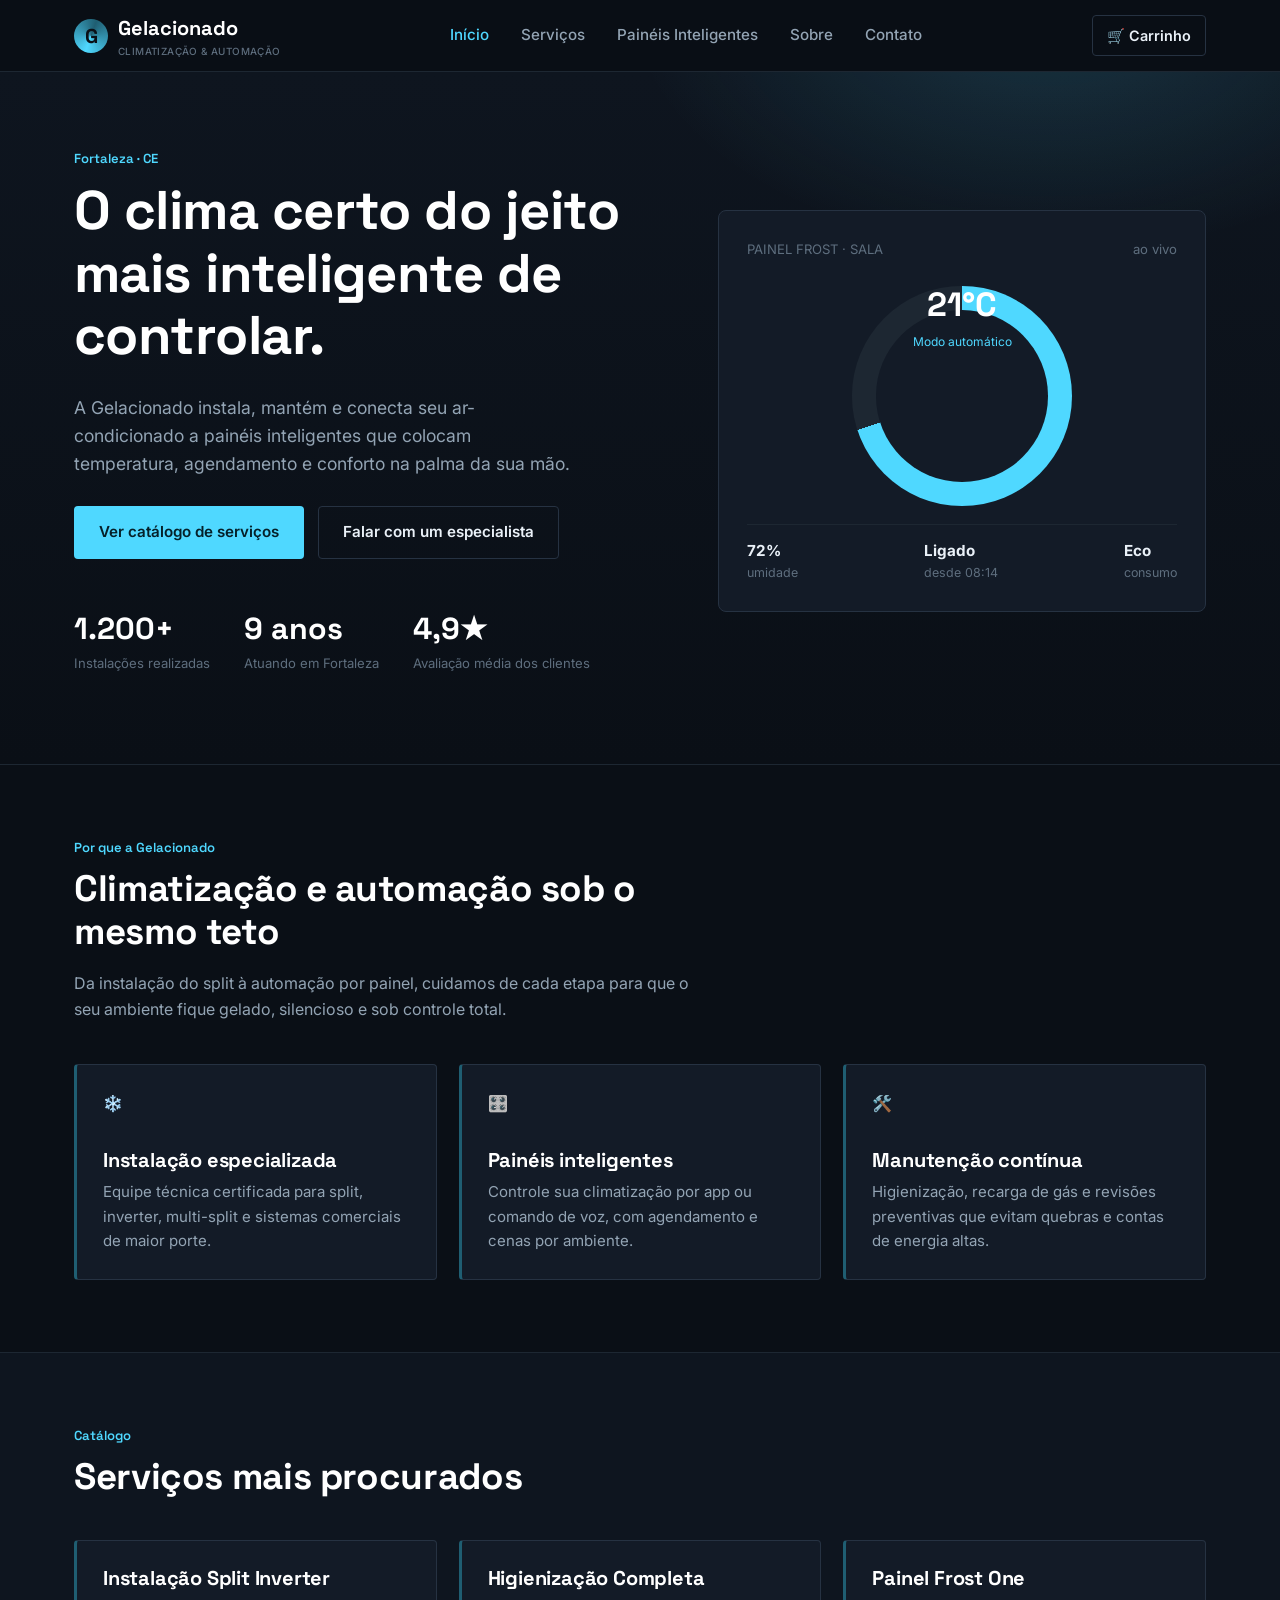
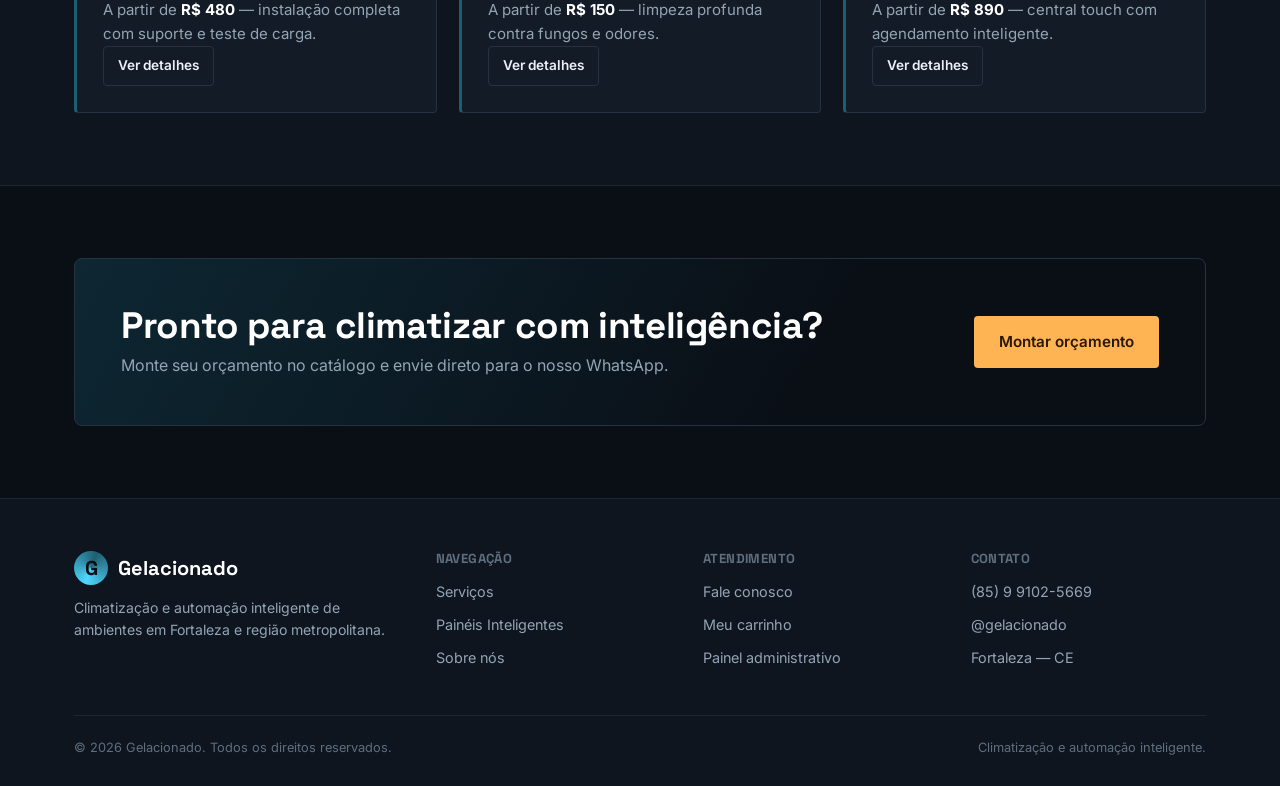
==== Gelacionado/index.html @ a98a0975 "Gelacionado pae" ====
<!DOCTYPE html>
<html lang="pt-BR">
<head>
<meta charset="UTF-8">
<meta name="viewport" content="width=device-width, initial-scale=1.0">
<title>Gelacionado — Climatização e Automação Inteligente | Fortaleza-CE</title>
<meta name="description" content="Instalação de ar-condicionado, manutenção e painéis inteligentes de automação para climatizar e controlar seu ambiente em Fortaleza-CE.">
<link rel="stylesheet" href="style.css">
</head>
<body>

<header class="site-header">
  <div class="container">
    <a href="index.html" class="brand">
      <span class="brand-mark">G</span>
      <span>Gelacionado<small>CLIMATIZAÇÃO &amp; AUTOMAÇÃO</small></span>
    </a>

    <nav class="main-nav" id="main-nav">
      <a href="index.html" class="current">Início</a>
      <a href="servicos.html">Serviços</a>
      <a href="paineis-inteligentes.html">Painéis Inteligentes</a>
      <a href="sobre.html">Sobre</a>
      <a href="contato.html">Contato</a>
    </nav>

    <div class="header-actions">
      <a href="carrinho.html" class="cart-button">
        🛒 Carrinho
        <span class="cart-count" data-cart-count>0</span>
      </a>
      <button class="nav-toggle" aria-label="Abrir menu" aria-controls="main-nav">☰</button>
    </div>
  </div>
</header>

<main>

  <!-- HERO -->
  <section class="hero">
    <div class="container hero-grid">
      <div class="hero-copy">
        <span class="eyebrow">Fortaleza · CE</span>
        <h1>O clima certo do jeito mais inteligente de controlar.</h1>
        <p class="lead">A Gelacionado instala, mantém e conecta seu ar-condicionado a painéis inteligentes que colocam temperatura, agendamento e conforto na palma da sua mão.</p>
        <div class="hero-cta">
          <a href="servicos.html" class="btn btn-primary">Ver catálogo de serviços</a>
          <a href="contato.html" class="btn btn-ghost">Falar com um especialista</a>
        </div>
        <div class="hero-stats">
          <div>
            <div class="stat-num">1.200+</div>
            <div class="stat-label">Instalações realizadas</div>
          </div>
          <div>
            <div class="stat-num">9 anos</div>
            <div class="stat-label">Atuando em Fortaleza</div>
          </div>
          <div>
            <div class="stat-num">4,9★</div>
            <div class="stat-label">Avaliação média dos clientes</div>
          </div>
        </div>
      </div>

      <div class="gauge-panel">
        <div class="gauge-row">
          <span>PAINEL FROST · SALA</span>
          <span>ao vivo</span>
        </div>
        <div style="position:relative; display:flex; justify-content:center;">
          <div class="gauge-ring"></div>
          <div class="gauge-center">
            <div class="temp">21°C</div>
            <div class="cond">Modo automático</div>
          </div>
        </div>
        <div class="gauge-legend">
          <div><strong>72%</strong>umidade</div>
          <div><strong>Ligado</strong>desde 08:14</div>
          <div><strong>Eco</strong>consumo</div>
        </div>
      </div>
    </div>
  </section>

  <!-- DESTAQUES -->
  <section>
    <div class="container">
      <div class="section-head">
        <span class="eyebrow">Por que a Gelacionado</span>
        <h2>Climatização e automação sob o mesmo teto</h2>
        <p>Da instalação do split à automação por painel, cuidamos de cada etapa para que o seu ambiente fique gelado, silencioso e sob controle total.</p>
      </div>

      <div class="grid-3">
        <div class="feature-card">
          <div class="icon">❄️</div>
          <h3>Instalação especializada</h3>
          <p>Equipe técnica certificada para split, inverter, multi-split e sistemas comerciais de maior porte.</p>
        </div>
        <div class="feature-card">
          <div class="icon">🎛️</div>
          <h3>Painéis inteligentes</h3>
          <p>Controle sua climatização por app ou comando de voz, com agendamento e cenas por ambiente.</p>
        </div>
        <div class="feature-card">
          <div class="icon">🛠️</div>
          <h3>Manutenção contínua</h3>
          <p>Higienização, recarga de gás e revisões preventivas que evitam quebras e contas de energia altas.</p>
        </div>
      </div>
    </div>
  </section>

  <!-- RESUMO DE SERVIÇOS -->
  <section class="alt-bg">
    <div class="container">
      <div class="section-head">
        <span class="eyebrow">Catálogo</span>
        <h2>Serviços mais procurados</h2>
      </div>

      <div class="grid-3">
        <div class="feature-card">
          <h3>Instalação Split Inverter</h3>
          <p>A partir de <strong style="color:var(--white)">R$ 480</strong> — instalação completa com suporte e teste de carga.</p>
          <a href="servicos.html" class="btn btn-ghost btn-sm">Ver detalhes</a>
        </div>
        <div class="feature-card">
          <h3>Higienização Completa</h3>
          <p>A partir de <strong style="color:var(--white)">R$ 150</strong> — limpeza profunda contra fungos e odores.</p>
          <a href="servicos.html" class="btn btn-ghost btn-sm">Ver detalhes</a>
        </div>
        <div class="feature-card">
          <h3>Painel Frost One</h3>
          <p>A partir de <strong style="color:var(--white)">R$ 890</strong> — central touch com agendamento inteligente.</p>
          <a href="paineis-inteligentes.html" class="btn btn-ghost btn-sm">Ver detalhes</a>
        </div>
      </div>
    </div>
  </section>

  <!-- CTA -->
  <section>
    <div class="container">
      <div class="cta-strip">
        <div>
          <h2>Pronto para climatizar com inteligência?</h2>
          <p>Monte seu orçamento no catálogo e envie direto para o nosso WhatsApp.</p>
        </div>
        <a href="servicos.html" class="btn btn-amber">Montar orçamento</a>
      </div>
    </div>
  </section>

</main>

<footer class="site-footer">
  <div class="container">
    <div class="footer-grid">
      <div>
        <div class="brand" style="margin-bottom:12px;">
          <span class="brand-mark">G</span>
          <span>Gelacionado</span>
        </div>
        <p style="font-size:.88rem;">Climatização e automação inteligente de ambientes em Fortaleza e região metropolitana.</p>
      </div>
      <div>
        <h4>NAVEGAÇÃO</h4>
        <ul>
          <li><a href="servicos.html">Serviços</a></li>
          <li><a href="paineis-inteligentes.html">Painéis Inteligentes</a></li>
          <li><a href="sobre.html">Sobre nós</a></li>
        </ul>
      </div>
      <div>
        <h4>ATENDIMENTO</h4>
        <ul>
          <li><a href="contato.html">Fale conosco</a></li>
          <li><a href="carrinho.html">Meu carrinho</a></li>
          <li><a href="admin.html">Painel administrativo</a></li>
        </ul>
      </div>
      <div>
        <h4>CONTATO</h4>
        <ul>
          <li><a href="https://wa.me/5585991025669" target="_blank" rel="noopener noreferrer">(85) 9 9102-5669</a></li>
          <li><a href="https://www.instagram.com/gelacionado/" target="_blank" rel="noopener noreferrer">@gelacionado</a></li>
          <li>Fortaleza — CE</li>
        </ul>
      </div>
    </div>
    <div class="footer-bottom">
      <span>© 2026 Gelacionado. Todos os direitos reservados.</span>
      <span>Climatização e automação inteligente.</span>
    </div>
  </div>
</footer>

<script src="script.js"></script>
</body>
</html>
---- Gelacionado/style.css ----
/* =========================================================
   GELACIONADO — Design System
   Climatização + Automação inteligente de ambientes
   ========================================================= */

@import url('https://fonts.googleapis.com/css2?family=Space+Grotesk:wght@500;600;700&family=Inter:wght@400;500;600;700&display=swap');

:root{
  /* --- cor --- */
  --bg:            #0A0F16;
  --bg-soft:       #0E151F;
  --surface:       #131B27;
  --surface-alt:   #1A2432;
  --border:        #263242;
  --border-soft:   #1D2732;
  --text:          #EAF1F8;
  --text-muted:    #93A4B4;
  --text-faint:    #5E6E7E;
  --ice:           #4FD8FF;
  --ice-strong:    #7CE8FF;
  --ice-dim:       #1F5E72;
  --amber:         #FFB454;
  --amber-strong:  #FFC97A;
  --danger:        #FF6B6B;
  --ok:            #57D999;
  --white:         #FFFFFF;

  /* --- tipografia --- */
  --font-head: 'Space Grotesk', 'Segoe UI', sans-serif;
  --font-body: 'Inter', 'Segoe UI', sans-serif;

  /* --- layout --- */
  --maxw: 1180px;
  --radius-s: 4px;
  --radius-m: 8px;
  --header-h: 72px;
}

*, *::before, *::after{ box-sizing: border-box; }
html{ scroll-behavior: smooth; }

body{
  margin:0;
  background: var(--bg);
  color: var(--text);
  font-family: var(--font-body);
  font-size: 16px;
  line-height: 1.6;
  -webkit-font-smoothing: antialiased;
}

img{ max-width:100%; display:block; }
a{ color: inherit; text-decoration:none; }
ul{ margin:0; padding:0; list-style:none; }
button{ font-family: inherit; cursor:pointer; }
input, select, textarea{ font-family: inherit; font-size: 1rem; }

h1,h2,h3,h4{
  font-family: var(--font-head);
  font-weight: 700;
  line-height: 1.15;
  margin: 0 0 .5em;
  letter-spacing: -0.01em;
  color: var(--white);
}
h1{ font-size: clamp(2.1rem, 5vw, 3.4rem); }
h2{ font-size: clamp(1.6rem, 3.2vw, 2.3rem); }
h3{ font-size: 1.25rem; }
p{ margin:0 0 1em; color: var(--text-muted); }

.container{
  max-width: var(--maxw);
  margin: 0 auto;
  padding: 0 24px;
}

:focus-visible{
  outline: 2px solid var(--ice);
  outline-offset: 3px;
}

/* Faixa de gelo decorativa — usada com moderação, é o elemento de assinatura */
.frost-rule{
  height: 3px;
  width: 64px;
  background: linear-gradient(90deg, var(--ice), transparent);
  border-radius: 2px;
  margin-bottom: 18px;
}

.eyebrow{
  color: var(--ice);
  font-family: var(--font-head);
  font-size: .82rem;
  font-weight: 600;
  margin-bottom: 10px;
  display: block;
}

/* =========================================================
   HEADER / NAVEGAÇÃO
   ========================================================= */
.site-header{
  position: sticky;
  top: 0;
  z-index: 100;
  height: var(--header-h);
  display:flex;
  align-items:center;
  background: rgba(10,15,22,.86);
  backdrop-filter: blur(10px);
  border-bottom: 1px solid var(--border-soft);
}

.site-header .container{
  display:flex;
  align-items:center;
  justify-content:space-between;
  width:100%;
}

.brand{
  display:flex;
  align-items:center;
  gap:10px;
  font-family: var(--font-head);
  font-weight:700;
  font-size:1.25rem;
  color: var(--white);
}
.brand .brand-mark{
  width: 34px; height: 34px;
  border-radius: 50%;
  background: conic-gradient(from 200deg, var(--ice), var(--ice-dim), var(--ice));
  display:flex; align-items:center; justify-content:center;
  color: var(--bg);
  font-weight:700;
  flex-shrink:0;
}
.brand small{
  display:block;
  color: var(--text-faint);
  font-family: var(--font-body);
  font-weight:500;
  font-size: .62rem;
  letter-spacing: .04em;
}

.main-nav{
  display:flex;
  align-items:center;
  gap: 4px;
}
.main-nav a{
  padding: 8px 14px;
  border-radius: var(--radius-s);
  font-size: .95rem;
  color: var(--text-muted);
  font-weight:500;
  transition: color .15s ease, background .15s ease;
}
.main-nav a:hover{
  color: var(--white);
  background: var(--surface-alt);
}
.main-nav a.current{
  color: var(--ice);
}

.header-actions{
  display:flex;
  align-items:center;
  gap: 12px;
}

.cart-button{
  position:relative;
  display:flex;
  align-items:center;
  gap:8px;
  padding: 8px 14px;
  border: 1px solid var(--border);
  border-radius: var(--radius-s);
  color: var(--text);
  font-size:.9rem;
  font-weight:600;
  transition: border-color .15s ease;
}
.cart-button:hover{ border-color: var(--ice); }
.cart-count{
  position:absolute;
  top:-8px; right:-8px;
  background: var(--amber);
  color:#241703;
  font-size:.68rem;
  font-weight:700;
  min-width:18px; height:18px;
  border-radius:9px;
  display:flex; align-items:center; justify-content:center;
  padding: 0 4px;
}

.nav-toggle{
  display:none;
  background:none;
  border:1px solid var(--border);
  border-radius: var(--radius-s);
  color: var(--text);
  width:40px; height:40px;
  align-items:center;
  justify-content:center;
}

/* =========================================================
   BOTÕES
   ========================================================= */
.btn{
  display:inline-flex;
  align-items:center;
  justify-content:center;
  gap:8px;
  padding: 13px 24px;
  border-radius: var(--radius-s);
  font-weight: 600;
  font-size: .95rem;
  border: 1px solid transparent;
  transition: transform .12s ease, background .15s ease, border-color .15s ease, color .15s ease;
  white-space: nowrap;
}
.btn:active{ transform: translateY(1px); }

.btn-primary{
  background: var(--ice);
  color: #052029;
}
.btn-primary:hover{ background: var(--ice-strong); }

.btn-amber{
  background: var(--amber);
  color: #2A1804;
}
.btn-amber:hover{ background: var(--amber-strong); }

.btn-ghost{
  background: transparent;
  border-color: var(--border);
  color: var(--text);
}
.btn-ghost:hover{ border-color: var(--ice); color: var(--ice); }

.btn-block{ width:100%; }
.btn-sm{ padding: 8px 14px; font-size: .85rem; }
.btn-danger{ background: transparent; border-color: var(--danger); color: var(--danger); }
.btn-danger:hover{ background: rgba(255,107,107,.1); }
.btn[disabled]{ opacity:.45; cursor:not-allowed; }

/* =========================================================
   HERO
   ========================================================= */
.hero{
  position: relative;
  overflow: hidden;
  padding: 76px 0 90px;
  background:
    radial-gradient(ellipse 700px 420px at 82% -10%, rgba(79,216,255,.16), transparent 60%),
    linear-gradient(180deg, var(--bg-soft), var(--bg));
  border-bottom: 1px solid var(--border-soft);
}
.hero-grid{
  display:grid;
  grid-template-columns: 1.1fr .9fr;
  gap: 48px;
  align-items:center;
}
.hero-copy p.lead{
  font-size: 1.1rem;
  max-width: 46ch;
}
.hero-cta{
  display:flex;
  gap:14px;
  flex-wrap:wrap;
  margin-top: 28px;
}
.hero-stats{
  display:flex;
  gap: 34px;
  margin-top: 46px;
  flex-wrap: wrap;
}
.hero-stats .stat-num{
  font-family: var(--font-head);
  font-size: 1.9rem;
  font-weight:700;
  color: var(--white);
}
.hero-stats .stat-label{
  color: var(--text-faint);
  font-size: .82rem;
}

/* painel gráfico "termostato" do hero */
.gauge-panel{
  position:relative;
  background: var(--surface);
  border: 1px solid var(--border);
  border-radius: var(--radius-m);
  padding: 28px;
}
.gauge-panel .gauge-row{
  display:flex; justify-content:space-between; align-items:center;
  margin-bottom: 18px;
  font-size:.82rem;
  color: var(--text-faint);
}
.gauge-ring{
  width: 100%;
  aspect-ratio: 1;
  border-radius: 50%;
  background:
    conic-gradient(var(--ice) 0deg 252deg, var(--border-soft) 252deg 360deg);
  display:flex; align-items:center; justify-content:center;
  margin: 8px auto 18px;
  max-width: 220px;
}
.gauge-ring::before{
  content:"";
  width: 78%; height:78%;
  border-radius:50%;
  background: var(--surface);
}
.gauge-center{
  position:absolute;
  text-align:center;
}
.gauge-center .temp{
  font-family: var(--font-head);
  font-size: 2.1rem;
  font-weight:700;
  color: var(--white);
}
.gauge-center .cond{
  font-size:.75rem;
  color: var(--ice);
}
.gauge-legend{
  display:flex;
  justify-content:space-between;
  font-size:.78rem;
  color: var(--text-faint);
  border-top:1px solid var(--border-soft);
  padding-top: 14px;
}
.gauge-legend strong{ color: var(--text); display:block; font-size:.95rem; }

/* =========================================================
   SEÇÕES GERAIS
   ========================================================= */
section{ padding: 72px 0; }
.section-head{
  max-width: 640px;
  margin-bottom: 42px;
}
.section-head.center{ margin-left:auto; margin-right:auto; text-align:center; }

.alt-bg{ background: var(--bg-soft); border-top:1px solid var(--border-soft); border-bottom:1px solid var(--border-soft); }

.grid-3{
  display:grid;
  grid-template-columns: repeat(3, 1fr);
  gap: 22px;
}
.grid-2{
  display:grid;
  grid-template-columns: repeat(2, 1fr);
  gap: 22px;
}

/* cards de destaque (index) */
.feature-card{
  background: var(--surface);
  border: 1px solid var(--border);
  border-left: 3px solid var(--ice-dim);
  border-radius: var(--radius-s);
  padding: 26px;
  transition: border-color .15s ease;
}
.feature-card:hover{ border-left-color: var(--ice); }
.feature-card .icon{
  width: 42px; height:42px;
  margin-bottom: 16px;
  color: var(--ice);
}
.feature-card h3{ margin-bottom:.4em; }
.feature-card p{ margin:0; font-size:.94rem; }

/* =========================================================
   CATÁLOGO / PRODUTOS
   ========================================================= */
.catalog-toolbar{
  display:flex;
  justify-content:space-between;
  align-items:center;
  flex-wrap:wrap;
  gap: 16px;
  margin-bottom: 34px;
  padding-bottom: 20px;
  border-bottom: 1px solid var(--border-soft);
}
.filter-pills{
  display:flex;
  gap:8px;
  flex-wrap:wrap;
}
.filter-pill{
  padding: 7px 15px;
  border: 1px solid var(--border);
  border-radius: 999px;
  font-size: .84rem;
  color: var(--text-muted);
  background: transparent;
}
.filter-pill.active{
  border-color: var(--ice);
  color: var(--ice);
  background: rgba(79,216,255,.08);
}

.product-grid{
  display:grid;
  grid-template-columns: repeat(3, 1fr);
  gap: 22px;
}
.product-card{
  background: var(--surface);
  border: 1px solid var(--border);
  border-radius: var(--radius-m);
  overflow:hidden;
  display:flex;
  flex-direction:column;
}
.product-media{
  aspect-ratio: 16/10;
  background: var(--surface-alt);
  display:flex;
  align-items:center;
  justify-content:center;
  color: var(--ice-dim);
  font-size: 2.4rem;
  border-bottom: 1px solid var(--border);
}
.product-body{
  padding: 20px;
  display:flex;
  flex-direction:column;
  flex:1;
}
.product-tag{
  font-size:.7rem;
  color: var(--ice);
  font-weight:600;
  margin-bottom: 8px;
}
.product-body h3{ margin-bottom:6px; }
.product-body p.desc{
  font-size:.9rem;
  flex:1;
  margin-bottom: 16px;
}
.product-specs{
  list-style:none;
  padding:0; margin: 0 0 16px;
  display:flex; flex-direction:column; gap:6px;
}
.product-specs li{
  font-size:.82rem;
  color: var(--text-muted);
  display:flex;
  justify-content:space-between;
  border-bottom: 1px dashed var(--border-soft);
  padding-bottom:6px;
}
.product-specs li span:last-child{ color: var(--text); font-weight:500; }
.product-footer{
  display:flex;
  align-items:center;
  justify-content:space-between;
  gap:12px;
  margin-top:auto;
  padding-top: 14px;
  border-top: 1px solid var(--border-soft);
}
.product-price{
  font-family: var(--font-head);
  font-weight:700;
  color: var(--white);
  font-size: 1.15rem;
}
.product-price small{
  display:block;
  font-family: var(--font-body);
  font-weight:400;
  font-size:.68rem;
  color: var(--text-faint);
}

.empty-state{
  text-align:center;
  padding: 60px 20px;
  color: var(--text-faint);
  border: 1px dashed var(--border);
  border-radius: var(--radius-m);
}

/* =========================================================
   CTA FAIXA
   ========================================================= */
.cta-strip{
  background: linear-gradient(120deg, #0D2733, #0A0F16 65%);
  border: 1px solid var(--border);
  border-radius: var(--radius-m);
  padding: 46px;
  display:flex;
  align-items:center;
  justify-content:space-between;
  gap: 24px;
  flex-wrap:wrap;
}
.cta-strip h2{ margin-bottom:6px; }
.cta-strip p{ margin:0; }

/* =========================================================
   FOOTER
   ========================================================= */
.site-footer{
  border-top: 1px solid var(--border-soft);
  padding: 52px 0 28px;
  background: var(--bg-soft);
}
.footer-grid{
  display:grid;
  grid-template-columns: 1.4fr 1fr 1fr 1fr;
  gap: 32px;
  margin-bottom: 36px;
}
.footer-grid h4{
  font-size:.82rem;
  color: var(--text-faint);
  letter-spacing:.03em;
  margin-bottom: 14px;
}
.footer-grid a, .footer-grid li{
  font-size:.9rem;
  color: var(--text-muted);
  margin-bottom: 10px;
}
.footer-grid a:hover{ color: var(--ice); }
.footer-bottom{
  border-top:1px solid var(--border-soft);
  padding-top: 22px;
  display:flex;
  justify-content:space-between;
  flex-wrap:wrap;
  gap: 10px;
  font-size:.8rem;
  color: var(--text-faint);
}

/* =========================================================
   PÁGINA INTERNA — cabeçalho de página
   ========================================================= */
.page-hero{
  padding: 56px 0 48px;
  border-bottom: 1px solid var(--border-soft);
  background: linear-gradient(180deg, var(--bg-soft), var(--bg));
}
.page-hero .lead{ max-width: 62ch; }
.breadcrumb{
  font-size:.82rem;
  color: var(--text-faint);
  margin-bottom: 14px;
}
.breadcrumb a{ color: var(--text-muted); }
.breadcrumb a:hover{ color: var(--ice); }

/* =========================================================
   SOBRE — timeline / diferenciais
   ========================================================= */
.about-grid{
  display:grid;
  grid-template-columns: 1fr 1fr;
  gap: 56px;
  align-items:start;
}
.diff-list{ display:flex; flex-direction:column; gap:22px; }
.diff-item{ display:flex; gap:16px; }
.diff-num{
  font-family: var(--font-head);
  font-weight:700;
  color: var(--ice);
  font-size: 1.1rem;
  flex-shrink:0;
  width: 34px;
}
.diff-item h3{ margin-bottom:4px; font-size:1.05rem; }
.diff-item p{ margin:0; font-size:.92rem; }

.map-card{
  border:1px solid var(--border);
  border-radius: var(--radius-m);
  overflow:hidden;
}
.map-card iframe{ width:100%; height:280px; border:0; display:block; }
.map-caption{ padding:16px 18px; background: var(--surface); font-size:.85rem; color: var(--text-muted); }

/* =========================================================
   CONTATO
   ========================================================= */
.contact-grid{
  display:grid;
  grid-template-columns: .9fr 1.1fr;
  gap: 48px;
}
.contact-card{
  background: var(--surface);
  border:1px solid var(--border);
  border-radius: var(--radius-m);
  padding: 24px;
  margin-bottom: 16px;
  display:flex;
  gap:16px;
  align-items:flex-start;
}
.contact-card .ic{
  width:40px; height:40px;
  border-radius:50%;
  background: var(--surface-alt);
  color: var(--ice);
  display:flex; align-items:center; justify-content:center;
  flex-shrink:0;
}
.contact-card h3{ font-size:1rem; margin-bottom:4px; }
.contact-card p{ margin:0; font-size:.9rem; }
.contact-card a.value{ color: var(--ice); font-weight:600; }

/* =========================================================
   FORMULÁRIOS
   ========================================================= */
.form-panel{
  background: var(--surface);
  border: 1px solid var(--border);
  border-radius: var(--radius-m);
  padding: 30px;
}
.form-row{ margin-bottom: 18px; }
.form-row label{
  display:block;
  font-size:.85rem;
  font-weight:600;
  color: var(--text);
  margin-bottom: 7px;
}
.form-row .hint{ font-size:.76rem; color: var(--text-faint); margin-top:5px; }
.form-row input,
.form-row select,
.form-row textarea{
  width:100%;
  padding: 12px 14px;
  border-radius: var(--radius-s);
  border: 1px solid var(--border);
  background: var(--bg-soft);
  color: var(--text);
}
.form-row input:focus,
.form-row select:focus,
.form-row textarea:focus{
  border-color: var(--ice);
  outline: none;
}
.form-row textarea{ resize: vertical; min-height: 96px; }
.form-2col{ display:grid; grid-template-columns: 1fr 1fr; gap: 16px; }
.field-error{ color: var(--danger); font-size:.78rem; margin-top:5px; display:none; }
.form-row.has-error input,
.form-row.has-error select,
.form-row.has-error textarea{ border-color: var(--danger); }
.form-row.has-error .field-error{ display:block; }

.form-status{
  margin-top: 16px;
  padding: 12px 14px;
  border-radius: var(--radius-s);
  font-size:.86rem;
  display:none;
}
.form-status.show{ display:block; }
.form-status.ok{ background: rgba(87,217,153,.1); color: var(--ok); border:1px solid rgba(87,217,153,.3); }
.form-status.err{ background: rgba(255,107,107,.1); color: var(--danger); border:1px solid rgba(255,107,107,.3); }

/* =========================================================
   CARRINHO
   ========================================================= */
.cart-layout{
  display:grid;
  grid-template-columns: 1.3fr .9fr;
  gap: 40px;
  align-items:start;
}
.cart-list{ display:flex; flex-direction:column; gap:14px; }
.cart-item{
  display:grid;
  grid-template-columns: auto 1fr auto auto;
  align-items:center;
  gap: 16px;
  background: var(--surface);
  border:1px solid var(--border);
  border-radius: var(--radius-m);
  padding: 16px;
}
.cart-item-thumb{
  width:52px; height:52px;
  border-radius: var(--radius-s);
  background: var(--surface-alt);
  display:flex; align-items:center; justify-content:center;
  color: var(--ice-dim);
  font-size:1.4rem;
  flex-shrink:0;
}
.cart-item-name{ font-weight:600; color:var(--white); font-size:.95rem; }
.cart-item-cat{ font-size:.76rem; color: var(--text-faint); }
.cart-item-qty{
  display:flex; align-items:center; gap:8px;
  border:1px solid var(--border);
  border-radius: var(--radius-s);
  padding: 4px 8px;
}
.cart-item-qty button{
  background:none; border:none; color: var(--text); width:20px; font-size:1rem;
}
.cart-item-price{ font-weight:700; color:var(--white); white-space:nowrap; }
.cart-item-remove{ background:none; border:none; color: var(--text-faint); font-size:1.2rem; padding: 4px; }
.cart-item-remove:hover{ color: var(--danger); }

.summary-card{
  background: var(--surface);
  border: 1px solid var(--border);
  border-radius: var(--radius-m);
  padding: 24px;
  position: sticky;
  top: calc(var(--header-h) + 20px);
}
.summary-line{
  display:flex; justify-content:space-between;
  font-size:.92rem;
  color: var(--text-muted);
  margin-bottom: 10px;
}
.summary-total{
  display:flex; justify-content:space-between;
  align-items:baseline;
  font-family: var(--font-head);
  font-size: 1.4rem;
  font-weight:700;
  color:var(--white);
  border-top:1px solid var(--border-soft);
  margin-top: 12px;
  padding-top: 16px;
}

/* =========================================================
   ADMIN
   ========================================================= */
.admin-shell{ display:grid; grid-template-columns: 260px 1fr; min-height: calc(100vh - var(--header-h)); }
.admin-side{
  border-right: 1px solid var(--border-soft);
  background: var(--bg-soft);
  padding: 28px 20px;
}
.admin-side h4{ font-size:.75rem; color: var(--text-faint); letter-spacing:.04em; margin-bottom:14px; }
.admin-nav-item{
  display:flex; justify-content:space-between;
  width:100%;
  padding: 10px 12px;
  border-radius: var(--radius-s);
  font-size:.88rem;
  color: var(--text-muted);
  margin-bottom:4px;
  background:none;
  border:none;
  text-align:left;
  font-family:inherit;
  cursor:pointer;
}
.admin-nav-item:hover{ background: var(--surface-alt); color: var(--text); }
.admin-nav-item.active{ background: var(--surface-alt); color: var(--ice); }
.admin-main{ padding: 34px; }
.admin-toolbar{ display:flex; justify-content:space-between; align-items:center; margin-bottom:24px; gap:16px; flex-wrap:wrap; }
.stat-card-row{ display:grid; grid-template-columns: repeat(auto-fit, minmax(170px,1fr)); gap:16px; margin-bottom: 28px; }
.stat-card{ background: var(--surface); border:1px solid var(--border); border-radius: var(--radius-m); padding: 18px 20px; }
.stat-card .num{ font-family: var(--font-head); font-size:1.5rem; font-weight:700; color:var(--white); }
.stat-card .lbl{ font-size:.78rem; color: var(--text-faint); }

.admin-filter-row{ display:flex; justify-content:space-between; align-items:center; gap:16px; flex-wrap:wrap; margin-bottom:18px; }
.admin-search{
  flex:1; min-width:220px;
  background: var(--surface);
  border:1px solid var(--border);
  border-radius: var(--radius-s);
  padding: 10px 14px;
  color: var(--text);
  font-size:.88rem;
}
.admin-search::placeholder{ color: var(--text-faint); }
#admin-category-filter .filter-pill{ cursor:pointer; }

.overview-grid{ display:grid; grid-template-columns: repeat(auto-fit, minmax(220px,1fr)); gap:16px; }
.overview-card{ background: var(--surface); border:1px solid var(--border); border-radius: var(--radius-m); padding: 18px 20px; }
.overview-card h3{ font-size:.78rem; letter-spacing:.03em; color: var(--text-faint); margin-bottom:10px; text-transform:uppercase; }
.overview-card div[data-overview-cheapest], .overview-card div[data-overview-priciest], .overview-card div[data-overview-latest]{ font-size:.95rem; color: var(--text); }

.admin-table{ width:100%; border-collapse: collapse; background: var(--surface); border:1px solid var(--border); border-radius: var(--radius-m); overflow:hidden; }
.admin-table th, .admin-table td{ text-align:left; padding: 13px 16px; font-size:.87rem; border-bottom: 1px solid var(--border-soft); }
.admin-table th{ color: var(--text-faint); font-weight:600; background: var(--surface-alt); font-size:.76rem; letter-spacing:.03em; }
.admin-table tr:last-child td{ border-bottom:none; }
.badge{ display:inline-block; padding:3px 9px; border-radius: 999px; font-size:.72rem; font-weight:600; }
.badge-servico{ background: rgba(79,216,255,.12); color: var(--ice); }
.badge-painel{ background: rgba(255,180,84,.12); color: var(--amber); }
.row-actions{ display:flex; gap:8px; }
.row-actions button{ background:none; border:1px solid var(--border); color: var(--text-muted); border-radius: var(--radius-s); padding: 5px 10px; font-size:.78rem; }
.row-actions button:hover{ border-color: var(--ice); color: var(--ice); }
.row-actions button.del:hover{ border-color: var(--danger); color: var(--danger); }

.modal-overlay{
  position: fixed; inset:0;
  background: rgba(5,8,12,.72);
  display:none;
  align-items:center; justify-content:center;
  z-index: 200;
  padding: 20px;
}
.modal-overlay.show{ display:flex; }
.modal-box{
  background: var(--surface);
  border: 1px solid var(--border);
  border-radius: var(--radius-m);
  width: 100%;
  max-width: 520px;
  max-height: 88vh;
  overflow-y:auto;
  padding: 28px;
}
.modal-box .modal-close{
  float:right;
  background:none; border:none;
  color: var(--text-faint);
  font-size: 1.3rem;
}
.login-gate{
  min-height: calc(100vh - var(--header-h));
  display:flex; align-items:center; justify-content:center;
  padding: 40px 20px;
}
.login-box{
  width:100%; max-width: 380px;
  background: var(--surface);
  border:1px solid var(--border);
  border-radius: var(--radius-m);
  padding: 34px;
  text-align:center;
}
.login-box .gauge-mini{
  width:56px; height:56px; margin: 0 auto 18px;
  border-radius:50%;
  background: conic-gradient(from 200deg, var(--ice), var(--ice-dim), var(--ice));
  display:flex; align-items:center; justify-content:center;
  color: var(--bg); font-weight:700; font-family: var(--font-head);
}

/* =========================================================
   TOAST
   ========================================================= */
.toast{
  position: fixed;
  bottom: 24px; right: 24px;
  background: var(--surface);
  border: 1px solid var(--ice-dim);
  color: var(--text);
  padding: 14px 20px;
  border-radius: var(--radius-s);
  font-size: .88rem;
  box-shadow: 0 10px 30px rgba(0,0,0,.4);
  z-index: 300;
  display:flex; align-items:center; gap:10px;
  transform: translateY(20px);
  opacity:0;
  pointer-events:none;
  transition: transform .25s ease, opacity .25s ease;
}
.toast.show{ transform: translateY(0); opacity:1; }
.toast .dot{ width:8px; height:8px; border-radius:50%; background: var(--ice); flex-shrink:0; }

/* =========================================================
   UTILITÁRIOS
   ========================================================= */
.mt-0{ margin-top:0; }
.text-center{ text-align:center; }
.tag-list{ display:flex; gap:8px; flex-wrap:wrap; margin-top: 18px; }
.tag-chip{ border:1px solid var(--border); border-radius:999px; padding:5px 12px; font-size:.78rem; color: var(--text-muted); }

/* =========================================================
   RESPONSIVO
   ========================================================= */
@media (max-width: 980px){
  .hero-grid, .about-grid, .contact-grid, .cart-layout{ grid-template-columns: 1fr; }
  .grid-3, .product-grid{ grid-template-columns: repeat(2,1fr); }
  .footer-grid{ grid-template-columns: 1fr 1fr; }
  .admin-shell{ grid-template-columns: 1fr; }
  .admin-side{
    display:flex;
    flex-direction:row;
    flex-wrap:wrap;
    gap:8px;
    padding:16px 20px;
    border-right:none;
    border-bottom:1px solid var(--border-soft);
  }
  .admin-side h4{ display:none; }
  .admin-nav-item{ width:auto; margin-bottom:0; }
}

@media (max-width: 720px){
  .main-nav{
    position:fixed;
    top: var(--header-h);
    left:0; right:0;
    background: var(--bg);
    border-bottom: 1px solid var(--border-soft);
    flex-direction:column;
    align-items:stretch;
    padding: 10px;
    gap:2px;
    display:none;
  }
  .main-nav.open{ display:flex; }
  .main-nav a{ padding:12px 14px; }
  .nav-toggle{ display:flex; }
  .grid-3, .grid-2, .product-grid{ grid-template-columns: 1fr; }
  .form-2col{ grid-template-columns: 1fr; }
  .cta-strip{ flex-direction:column; align-items:flex-start; }
  .footer-grid{ grid-template-columns: 1fr 1fr; }
  .cart-item{ grid-template-columns: auto 1fr; }
  .cart-item-qty, .cart-item-price, .cart-item-remove{ grid-column: 2; }
  .stat-card-row{ grid-template-columns: 1fr; }
}

@media (prefers-reduced-motion: reduce){
  *{ animation: none !important; transition: none !important; scroll-behavior:auto !important; }
}
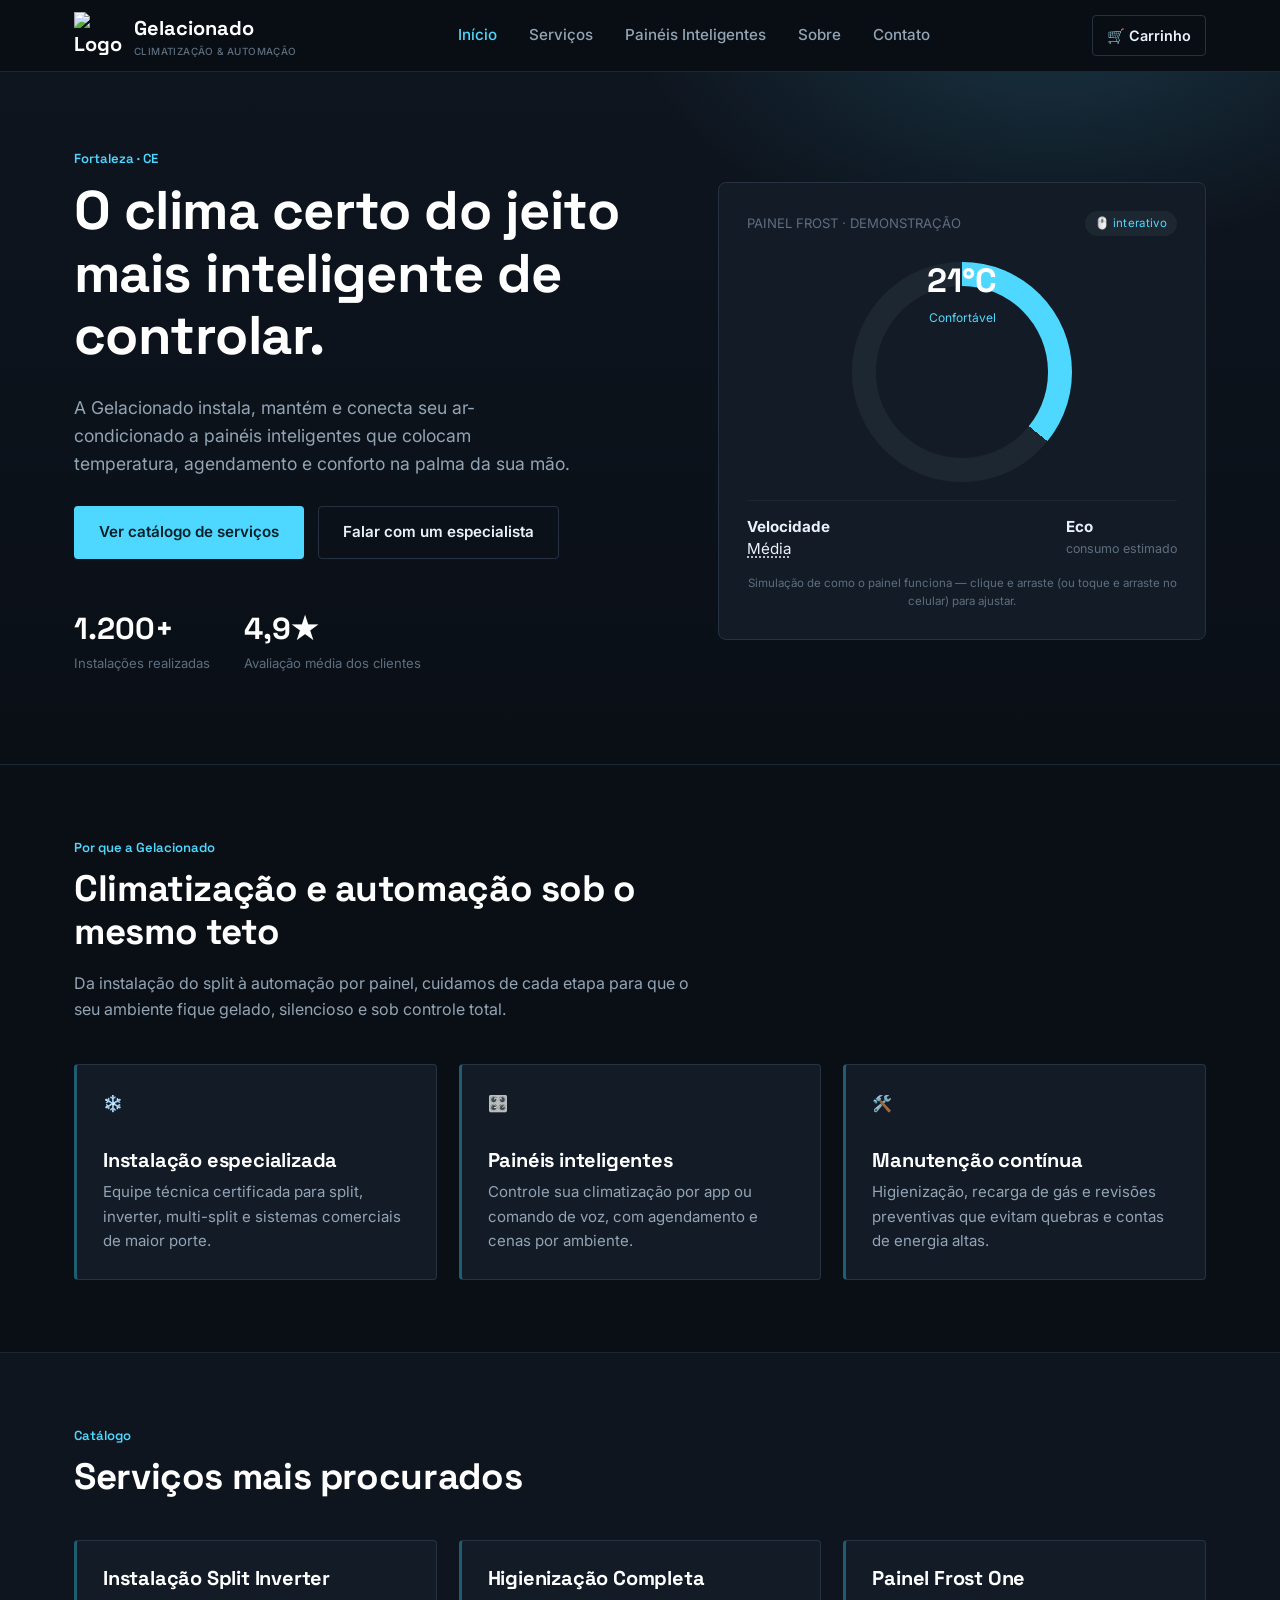
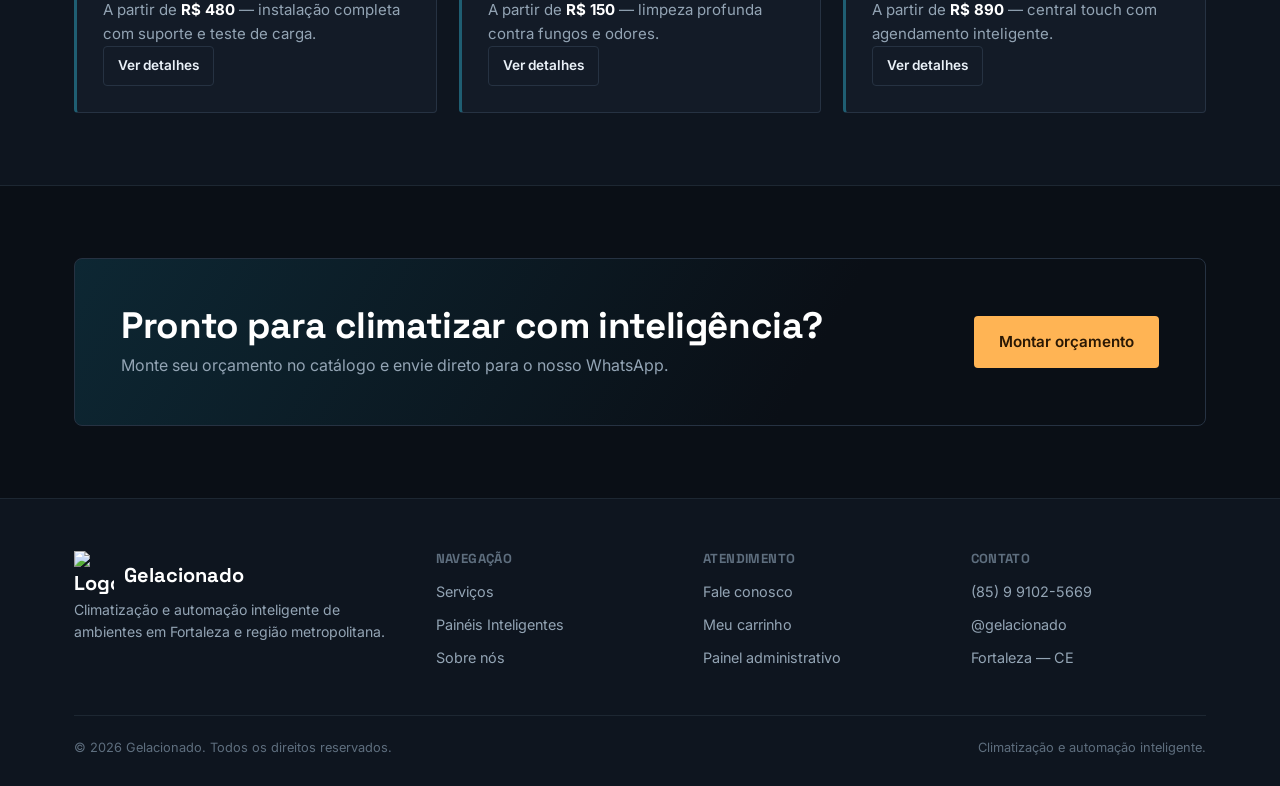
==== commit bd2bedff: "Pull 2 Adição de logo da empresa e painel interativo de temperatura" ====
--- a/Gelacionado/index.html
+++ b/Gelacionado/index.html
@@ -12,7 +12,7 @@
 <header class="site-header">
   <div class="container">
     <a href="index.html" class="brand">
-      <span class="brand-mark">G</span>
+      <img src="Gemini_Generated_Image_xmgsrixmgsrixmgs-photoaidcom-cropped.jpg" alt="Logo" class="imagem_logo" >
       <span>Gelacionado<small>CLIMATIZAÇÃO &amp; AUTOMAÇÃO</small></span>
     </a>
 
@@ -52,10 +52,7 @@
             <div class="stat-num">1.200+</div>
             <div class="stat-label">Instalações realizadas</div>
           </div>
-          <div>
-            <div class="stat-num">9 anos</div>
-            <div class="stat-label">Atuando em Fortaleza</div>
-          </div>
+          
           <div>
             <div class="stat-num">4,9★</div>
             <div class="stat-label">Avaliação média dos clientes</div>
@@ -65,21 +62,25 @@
 
       <div class="gauge-panel">
         <div class="gauge-row">
-          <span>PAINEL FROST · SALA</span>
-          <span>ao vivo</span>
-        </div>
+          <span>PAINEL FROST · DEMONSTRAÇÃO</span>
+          <span class="gauge-live-badge">🖱️ interativo</span>
+        </div>
+
         <div style="position:relative; display:flex; justify-content:center;">
-          <div class="gauge-ring"></div>
+          <div class="gauge-ring" id="gauge-ring" role="slider" tabindex="0" aria-label="Ajustar temperatura simulada" aria-valuemin="16" aria-valuemax="30" aria-valuenow="21"></div>
           <div class="gauge-center">
-            <div class="temp">21°C</div>
-            <div class="cond">Modo automático</div>
-          </div>
-        </div>
+            <div class="temp" id="gauge-temp">21°C</div>
+            <div class="cond" id="gauge-cond">Confortável</div>
+          </div>
+        </div>
+
         <div class="gauge-legend">
-          <div><strong>72%</strong>umidade</div>
-          <div><strong>Ligado</strong>desde 08:14</div>
-          <div><strong>Eco</strong>consumo</div>
-        </div>
+          <div><strong>Velocidade</strong>
+            <button type="button" class="gauge-fan-btn" id="gauge-fan">Média</button>
+          </div>
+          <div><strong id="gauge-mode-label">Eco</strong>consumo estimado</div>
+        </div>
+        <p class="gauge-hint">Simulação de como o painel funciona — clique e arraste (ou toque e arraste no celular) para ajustar.</p>
       </div>
     </div>
   </section>
@@ -160,8 +161,8 @@
   <div class="container">
     <div class="footer-grid">
       <div>
-        <div class="brand" style="margin-bottom:12px;">
-          <span class="brand-mark">G</span>
+        <div class="brand" style="margin: bottom 20px;">
+          <img src="Gemini_Generated_Image_xmgsrixmgsrixmgs-photoaidcom-cropped.jpg" alt="Logo" class="Footer_logo" >
           <span>Gelacionado</span>
         </div>
         <p style="font-size:.88rem;">Climatização e automação inteligente de ambientes em Fortaleza e região metropolitana.</p>
--- a/Gelacionado/style.css
+++ b/Gelacionado/style.css
@@ -116,8 +116,11 @@
   display:flex;
   align-items:center;
   justify-content:space-between;
-  width:100%;
-}
+  width: 100%;
+}
+
+.imagem_logo {width: 50px;}
+
 
 .brand{
   display:flex;
@@ -322,6 +325,15 @@
   display:flex; align-items:center; justify-content:center;
   margin: 8px auto 18px;
   max-width: 220px;
+  cursor: grab;
+  touch-action: none;
+  transition: box-shadow .15s ease;
+}
+.gauge-ring:active{ cursor: grabbing; }
+.gauge-ring:hover,
+.gauge-ring:focus-visible{
+  box-shadow: 0 0 0 4px var(--border-soft);
+  outline: none;
 }
 .gauge-ring::before{
   content:"";
@@ -332,6 +344,7 @@
 .gauge-center{
   position:absolute;
   text-align:center;
+  pointer-events: none;
 }
 .gauge-center .temp{
   font-family: var(--font-head);
@@ -352,6 +365,36 @@
   padding-top: 14px;
 }
 .gauge-legend strong{ color: var(--text); display:block; font-size:.95rem; }
+
+.gauge-live-badge{
+  display:inline-flex;
+  align-items:center;
+  gap:6px;
+  background: var(--border-soft);
+  color: var(--ice);
+  padding: 3px 10px;
+  border-radius: 999px;
+  font-size:.72rem;
+  letter-spacing:.03em;
+}
+.gauge-fan-btn{
+  background:none;
+  border:none;
+  padding:0;
+  color: var(--text);
+  font-size:.95rem;
+  font-family: inherit;
+  cursor:pointer;
+  text-decoration: underline dotted;
+  text-underline-offset: 3px;
+}
+.gauge-fan-btn:hover{ color: var(--ice); }
+.gauge-hint{
+  margin: 14px 0 0;
+  font-size:.72rem;
+  color: var(--text-faint);
+  text-align:center;
+}
 
 /* =========================================================
    SEÇÕES GERAIS
@@ -565,6 +608,9 @@
   font-size:.8rem;
   color: var(--text-faint);
 }
+.Footer_logo {width: 40px;}
+
+
 
 /* =========================================================
    PÁGINA INTERNA — cabeçalho de página
